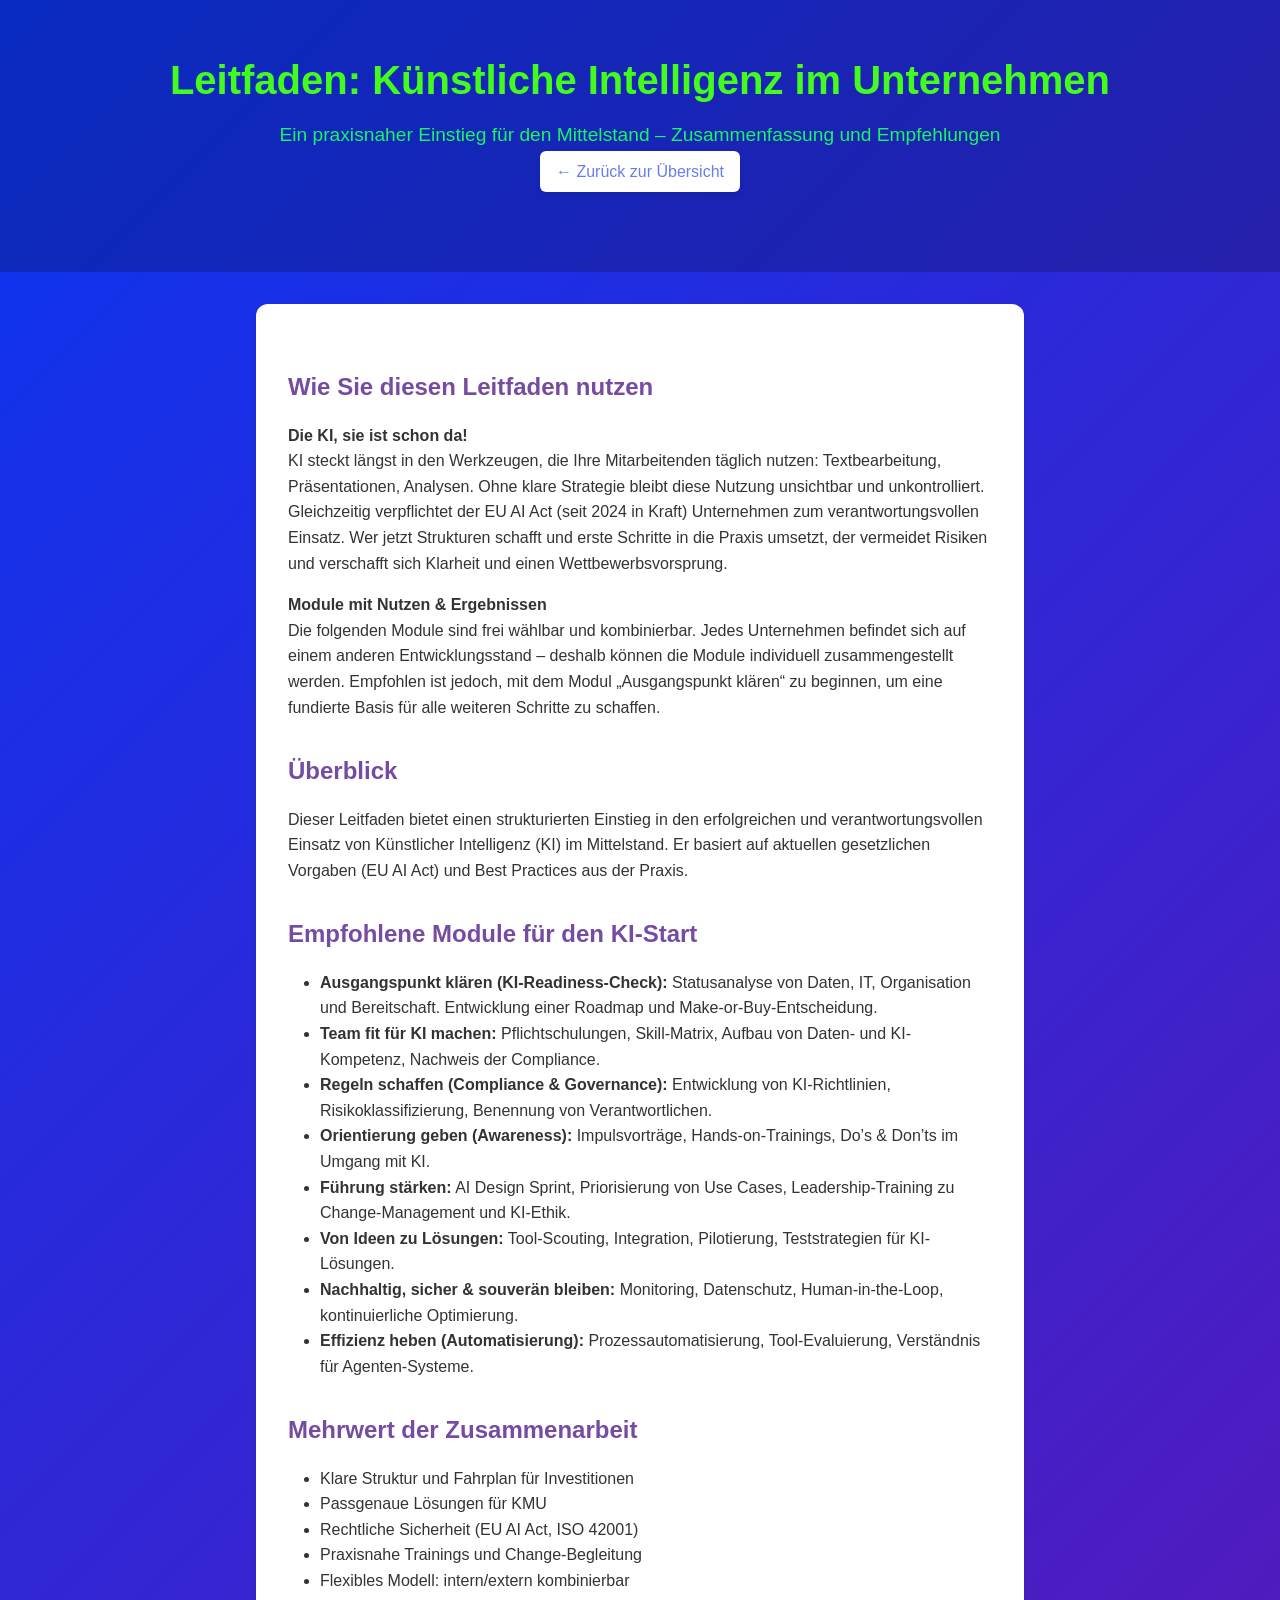
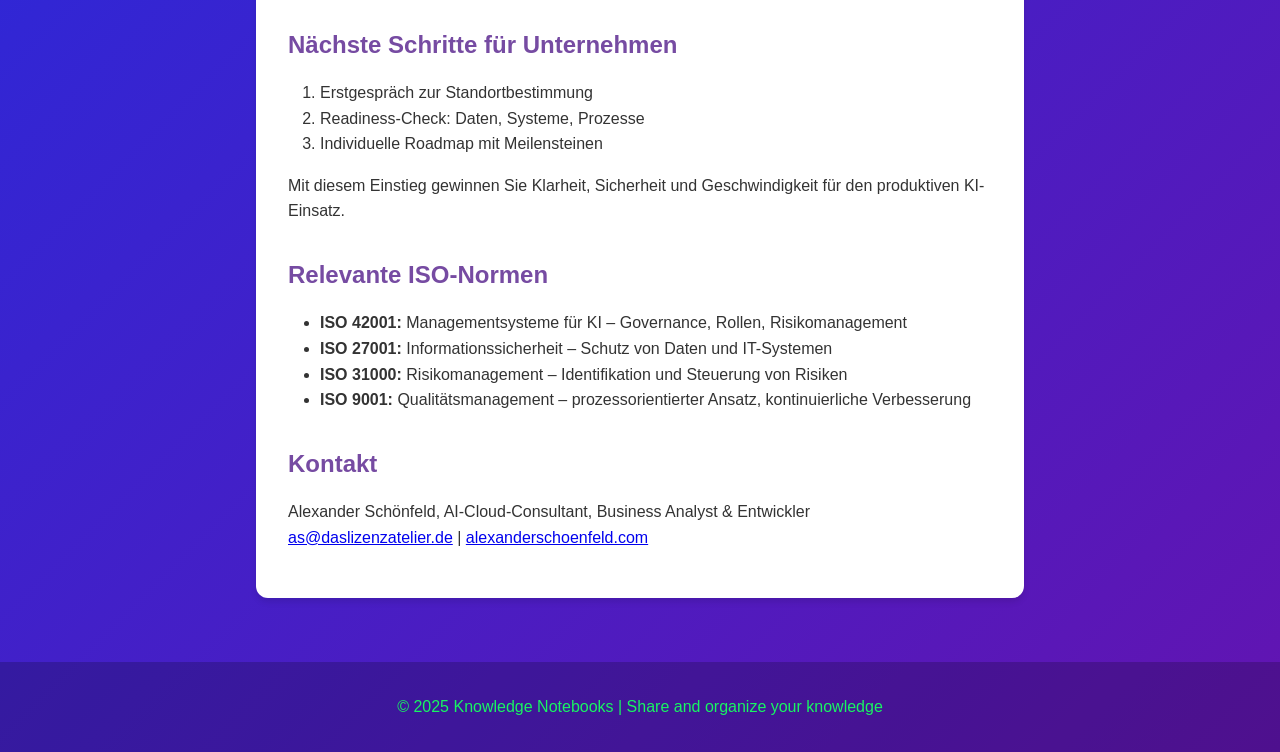
==== notebooks/business/ki-leitfaden.html @ 649bae6f "added leitfaden" ====
<!DOCTYPE html>
<html lang="de">
<head>
    <meta charset="UTF-8">
    <meta name="viewport" content="width=device-width, initial-scale=1.0">
    <title>Leitfaden KI im Unternehmen</title>
    <link rel="stylesheet" href="../../styles.css">
</head>
<body>
    <header>
        <h1>Leitfaden: Künstliche Intelligenz im Unternehmen</h1>
        <p>Ein praxisnaher Einstieg für den Mittelstand – Zusammenfassung und Empfehlungen</p>
        <a href="../../index.html" class="back-link">← Zurück zur Übersicht</a>
    </header>
    <main class="notebook-page">
        <div class="notebook-content">
            <h2>Wie Sie diesen Leitfaden nutzen</h2>
            <p><strong>Die KI, sie ist schon da!</strong><br>
            KI steckt längst in den Werkzeugen, die Ihre Mitarbeitenden täglich nutzen: Textbearbeitung, Präsentationen, Analysen. Ohne klare Strategie bleibt diese Nutzung unsichtbar und unkontrolliert. Gleichzeitig verpflichtet der EU AI Act (seit 2024 in Kraft) Unternehmen zum verantwortungsvollen Einsatz. Wer jetzt Strukturen schafft und erste Schritte in die Praxis umsetzt, der vermeidet Risiken und verschafft sich Klarheit und einen Wettbewerbsvorsprung.</p>
            <p><strong>Module mit Nutzen & Ergebnissen</strong><br>
            Die folgenden Module sind frei wählbar und kombinierbar. Jedes Unternehmen befindet sich auf einem anderen Entwicklungsstand – deshalb können die Module individuell zusammengestellt werden. Empfohlen ist jedoch, mit dem Modul „Ausgangspunkt klären“ zu beginnen, um eine fundierte Basis für alle weiteren Schritte zu schaffen.</p>
            <h2>Überblick</h2>
            <p>Dieser Leitfaden bietet einen strukturierten Einstieg in den erfolgreichen und verantwortungsvollen Einsatz von Künstlicher Intelligenz (KI) im Mittelstand. Er basiert auf aktuellen gesetzlichen Vorgaben (EU AI Act) und Best Practices aus der Praxis.</p>

            <h2>Empfohlene Module für den KI-Start</h2>
            <ul>
                <li><strong>Ausgangspunkt klären (KI-Readiness-Check):</strong> Statusanalyse von Daten, IT, Organisation und Bereitschaft. Entwicklung einer Roadmap und Make-or-Buy-Entscheidung.</li>
                <li><strong>Team fit für KI machen:</strong> Pflichtschulungen, Skill-Matrix, Aufbau von Daten- und KI-Kompetenz, Nachweis der Compliance.</li>
                <li><strong>Regeln schaffen (Compliance & Governance):</strong> Entwicklung von KI-Richtlinien, Risikoklassifizierung, Benennung von Verantwortlichen.</li>
                <li><strong>Orientierung geben (Awareness):</strong> Impulsvorträge, Hands-on-Trainings, Do’s & Don’ts im Umgang mit KI.</li>
                <li><strong>Führung stärken:</strong> AI Design Sprint, Priorisierung von Use Cases, Leadership-Training zu Change-Management und KI-Ethik.</li>
                <li><strong>Von Ideen zu Lösungen:</strong> Tool-Scouting, Integration, Pilotierung, Teststrategien für KI-Lösungen.</li>
                <li><strong>Nachhaltig, sicher & souverän bleiben:</strong> Monitoring, Datenschutz, Human-in-the-Loop, kontinuierliche Optimierung.</li>
                <li><strong>Effizienz heben (Automatisierung):</strong> Prozessautomatisierung, Tool-Evaluierung, Verständnis für Agenten-Systeme.</li>
            </ul>

            <h2>Mehrwert der Zusammenarbeit</h2>
            <ul>
                <li>Klare Struktur und Fahrplan für Investitionen</li>
                <li>Passgenaue Lösungen für KMU</li>
                <li>Rechtliche Sicherheit (EU AI Act, ISO 42001)</li>
                <li>Praxisnahe Trainings und Change-Begleitung</li>
                <li>Flexibles Modell: intern/extern kombinierbar</li>
            </ul>

            <h2>Nächste Schritte für Unternehmen</h2>
            <ol>
                <li>Erstgespräch zur Standortbestimmung</li>
                <li>Readiness-Check: Daten, Systeme, Prozesse</li>
                <li>Individuelle Roadmap mit Meilensteinen</li>
            </ol>
            <p>Mit diesem Einstieg gewinnen Sie Klarheit, Sicherheit und Geschwindigkeit für den produktiven KI-Einsatz.</p>

            <h2>Relevante ISO-Normen</h2>
            <ul>
                <li><strong>ISO 42001:</strong> Managementsysteme für KI – Governance, Rollen, Risikomanagement</li>
                <li><strong>ISO 27001:</strong> Informationssicherheit – Schutz von Daten und IT-Systemen</li>
                <li><strong>ISO 31000:</strong> Risikomanagement – Identifikation und Steuerung von Risiken</li>
                <li><strong>ISO 9001:</strong> Qualitätsmanagement – prozessorientierter Ansatz, kontinuierliche Verbesserung</li>
            </ul>

            <h2>Kontakt</h2>
            <p>Alexander Schönfeld, AI-Cloud-Consultant, Business Analyst & Entwickler<br>
            <a href="mailto:as@daslizenzatelier.de">as@daslizenzatelier.de</a> | <a href="https://www.alexanderschoenfeld.com" target="_blank">alexanderschoenfeld.com</a></p>
        </div>
    </main>
    <footer>
        <p>&copy; 2025 Knowledge Notebooks | Share and organize your knowledge</p>
    </footer>
</body>
</html>
---- styles.css ----
/* Ensure spacing between notebook sections */
.notebooks {
    margin-bottom: 2.5rem;
}
/* Reset and Base Styles */
* {
    margin: 0;
    padding: 0;
    box-sizing: border-box;
}

:root {
    --background-gradient: linear-gradient(135deg, #0a35f1 0%, #6214b1 100%);
    --card-background: white;
    --header-background: rgba(0, 0, 0, 0.2);
    --footer-background: rgba(0, 0, 0, 0.2);
    --text-color: #333;
    --primary-color: #667eea;
    --secondary-color: #764ba2;
    --code-background: #f5f7fa;
    --card-gradient: linear-gradient(135deg, #f5f7fa 0%, #c3cfe2 100%);
    --back-link-background: white;
    --back-link-color: #667eea;
    --header-title-color: #43fc1e;
    --header-subtitle-color: #18f562;
}

.dark-mode {
    --background-gradient: linear-gradient(135deg, #232526 0%, #414345 100%);
    --card-background: #232526;
    --header-background: rgba(0, 0, 0, 0.6);
    --footer-background: rgba(0, 0, 0, 0.6);
    --text-color: #f5f7fa;
    --primary-color: #a3bffa;
    --secondary-color: #b39ddb;
    --code-background: #2c2c2c;
    --card-gradient: linear-gradient(135deg, #232526 0%, #414345 100%);
    --back-link-background: #232526;
    --back-link-color: #a3bffa;
    --header-title-color: #f5f7fa;
    --header-subtitle-color: #e0e0e0;
}

body {
    font-family: -apple-system, BlinkMacSystemFont, 'Segoe UI', Roboto, 'Helvetica Neue', Arial, sans-serif;
    line-height: 1.6;
    color: var(--text-color);
    background: var(--background-gradient);
    min-height: 100vh;
}

/* Header */
header {
    text-align: center;
    padding: 3rem 1rem;
    color: var(--text-color);
    background: var(--header-background);
}

header h1 {
    font-size: 2.5rem;
    margin-bottom: 0.5rem;
    color: var(--header-title-color);
}

header p {
    font-size: 1.2rem;
    opacity: 1;
    color: var(--header-subtitle-color);
}

/* Main Content */
main {
    max-width: 1200px;
    margin: 0 auto;
    padding: 2rem 1rem;
}

/* Notebooks Section */
.notebooks {
    display: flex;
    flex-direction: column;
    gap: 2rem;
}

.notebook-category {
    background: var(--card-background);
    border-radius: 12px;
    padding: 2rem;
    box-shadow: 0 4px 6px rgba(0, 0, 0, 0.1);
}

.notebook-category h2 {
    color: #667eea;
    margin-bottom: 1.5rem;
    font-size: 1.8rem;
}

.notebook-list {
    display: grid;
    grid-template-columns: repeat(auto-fill, minmax(280px, 1fr));
    gap: 1.5rem;
}

.notebook-card {
    display: block;
    padding: 1.5rem;
    background: var(--card-gradient);
    border-radius: 8px;
    text-decoration: none;
    color: var(--text-color);
    transition: transform 0.2s, box-shadow 0.2s;
}

.notebook-card:hover {
    transform: translateY(-4px);
    box-shadow: 0 6px 12px rgba(0, 0, 0, 0.15);
}

.notebook-card h3 {
    color: var(--primary-color);
    margin-bottom: 0.5rem;
    font-size: 1.3rem;
}

.notebook-card p {
    color: var(--text-color);
    font-size: 0.95rem;
}

/* Footer */
footer {
    text-align: center;
    padding: 2rem 1rem;
    color: var(--header-subtitle-color);
    background: var(--footer-background);
    margin-top: 2rem;
}

/* Responsive Design */
@media (max-width: 768px) {
    header h1 {
        font-size: 2rem;
    }

    header p {
        font-size: 1rem;
    }

    .notebook-category {
        padding: 1.5rem;
    }

    .notebook-category h2 {
        font-size: 1.5rem;
    }

    .notebook-list {
        grid-template-columns: 1fr;
    }
}

/* Notebook Page Styles */
.notebook-page {
    max-width: 800px;
    margin: 0 auto;
    padding: 2rem 1rem;
}

.notebook-content {
    background: var(--card-background);
    border-radius: 12px;
    padding: 2rem;
    box-shadow: 0 4px 6px rgba(0, 0, 0, 0.1);
}

.notebook-content h1 {
    color: var(--primary-color);
    margin-bottom: 1rem;
}

.notebook-content h2 {
    color: var(--secondary-color);
    margin-top: 2rem;
    margin-bottom: 1rem;
}

.notebook-content h3 {
    color: var(--primary-color);
    margin-top: 1.5rem;
    margin-bottom: 0.75rem;
}

.notebook-content p {
    margin-bottom: 1rem;
}

.notebook-content ul, .notebook-content ol {
    margin-left: 2rem;
    margin-bottom: 1rem;
}

.notebook-content code {
    background: var(--code-background);
    padding: 0.2rem 0.4rem;
    border-radius: 4px;
    font-family: 'Courier New', monospace;
    font-size: 0.9rem;
}

.notebook-content pre {
    background: var(--code-background);
    padding: 1rem;
    border-radius: 8px;
    overflow-x: auto;
    margin-bottom: 1rem;
}

.notebook-content pre code {
    background: none;
    padding: 0;
}

.back-link {
    display: inline-block;
    margin-bottom: 2rem;
    padding: 0.5rem 1rem;
    background: var(--back-link-background);
    color: var(--back-link-color);
    text-decoration: none;
    border-radius: 6px;
    box-shadow: 0 2px 4px rgba(0, 0, 0, 0.1);
    transition: transform 0.2s;
}

.back-link:hover {
    transform: translateY(-2px);
    box-shadow: 0 4px 8px rgba(0, 0, 0, 0.15);
}
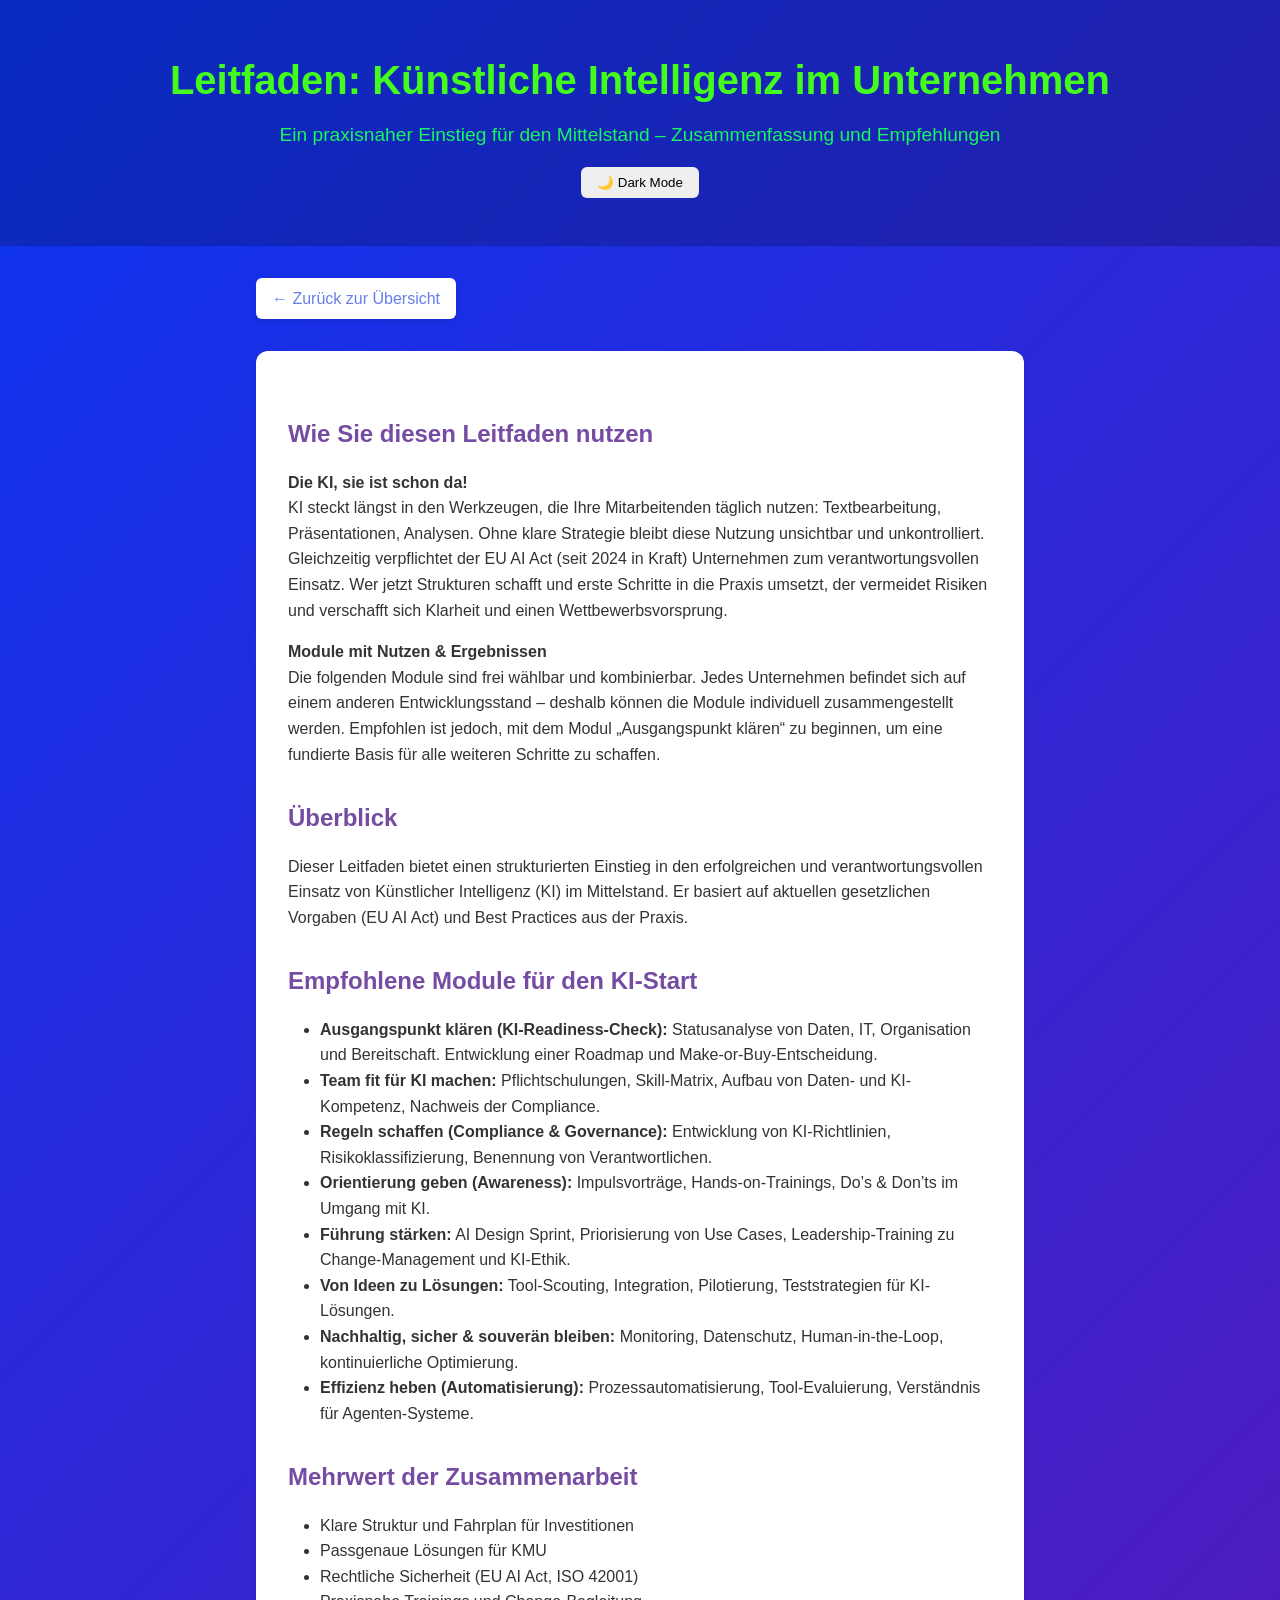
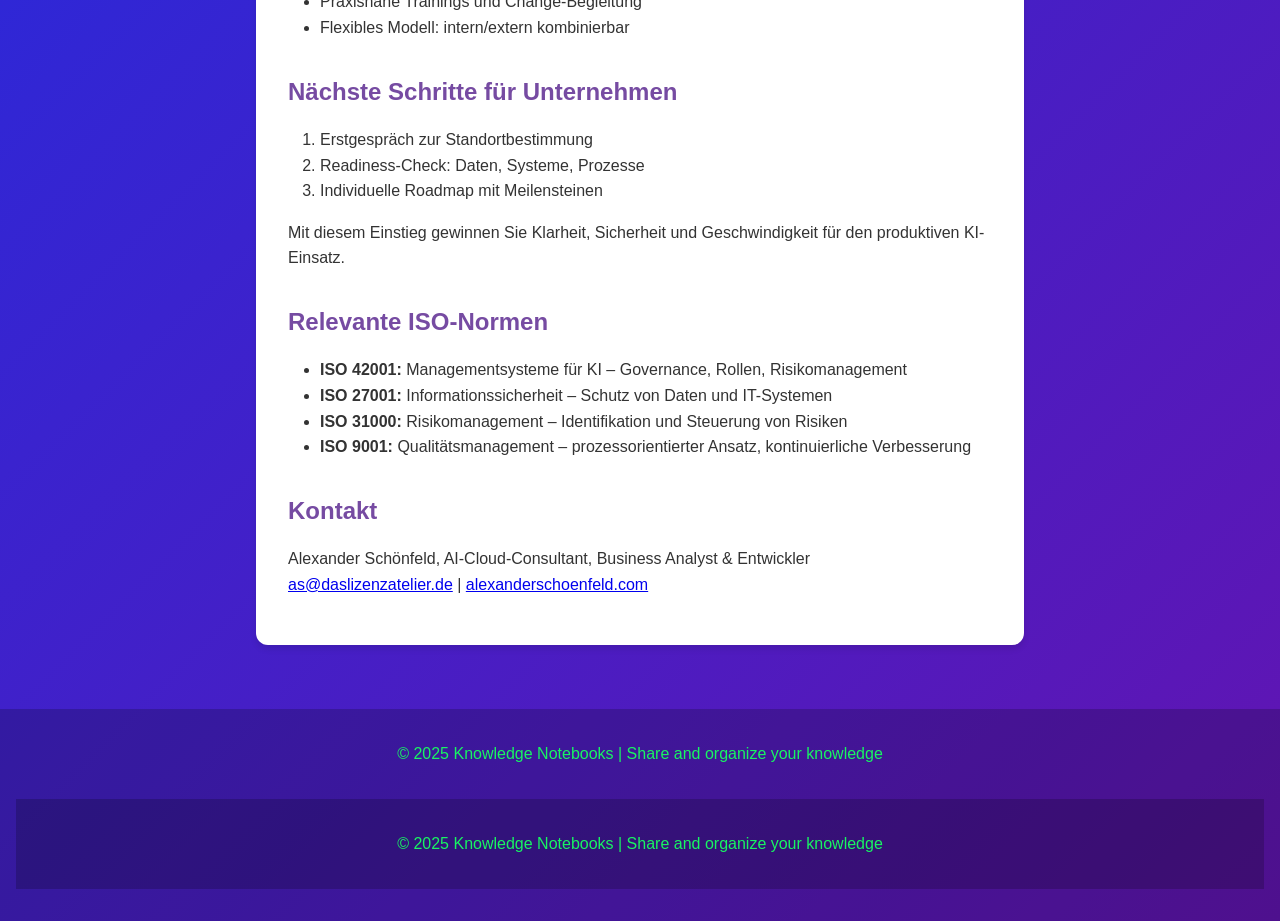
==== commit 9c3703bc: "fixed minor button issue" ====
--- a/notebooks/business/ki-leitfaden.html
+++ b/notebooks/business/ki-leitfaden.html
@@ -8,12 +8,13 @@
 </head>
 <body>
     <header>
-        <h1>Leitfaden: Künstliche Intelligenz im Unternehmen</h1>
-        <p>Ein praxisnaher Einstieg für den Mittelstand – Zusammenfassung und Empfehlungen</p>
-        <a href="../../index.html" class="back-link">← Zurück zur Übersicht</a>
+    <h1>Leitfaden: Künstliche Intelligenz im Unternehmen</h1>
+    <p>Ein praxisnaher Einstieg für den Mittelstand – Zusammenfassung und Empfehlungen</p>
+    <button id="theme-toggle" style="margin-top:1rem;padding:0.5rem 1rem;border-radius:6px;border:none;cursor:pointer;">🌙 Dark Mode</button>
     </header>
     <main class="notebook-page">
-        <div class="notebook-content">
+    <a href="../../index.html" class="back-link">← Zurück zur Übersicht</a>
+    <div class="notebook-content">
             <h2>Wie Sie diesen Leitfaden nutzen</h2>
             <p><strong>Die KI, sie ist schon da!</strong><br>
             KI steckt längst in den Werkzeugen, die Ihre Mitarbeitenden täglich nutzen: Textbearbeitung, Präsentationen, Analysen. Ohne klare Strategie bleibt diese Nutzung unsichtbar und unkontrolliert. Gleichzeitig verpflichtet der EU AI Act (seit 2024 in Kraft) Unternehmen zum verantwortungsvollen Einsatz. Wer jetzt Strukturen schafft und erste Schritte in die Praxis umsetzt, der vermeidet Risiken und verschafft sich Klarheit und einen Wettbewerbsvorsprung.</p>
@@ -66,6 +67,27 @@
     </main>
     <footer>
         <p>&copy; 2025 Knowledge Notebooks | Share and organize your knowledge</p>
+    <footer>
+        <p>&copy; 2025 Knowledge Notebooks | Share and organize your knowledge</p>
     </footer>
-</body>
-</html>
+    <script>
+    // Dark/Light mode toggle logic
+    const toggleBtn = document.getElementById('theme-toggle');
+    function setTheme(dark) {
+        if (dark) {
+            document.body.classList.add('dark-mode');
+            toggleBtn.textContent = '☀️ Light Mode';
+        } else {
+            document.body.classList.remove('dark-mode');
+            toggleBtn.textContent = '🌙 Dark Mode';
+        }
+    }
+    // Load theme from localStorage
+    const darkPref = localStorage.getItem('theme') === 'dark';
+    setTheme(darkPref);
+    toggleBtn.addEventListener('click', () => {
+        const isDark = !document.body.classList.contains('dark-mode');
+        setTheme(isDark);
+        localStorage.setItem('theme', isDark ? 'dark' : 'light');
+    });
+    </script>
--- a/styles.css
+++ b/styles.css
@@ -172,6 +172,7 @@
     border-radius: 12px;
     padding: 2rem;
     box-shadow: 0 4px 6px rgba(0, 0, 0, 0.1);
+    color: var(--text-color);
 }
 
 .notebook-content h1 {
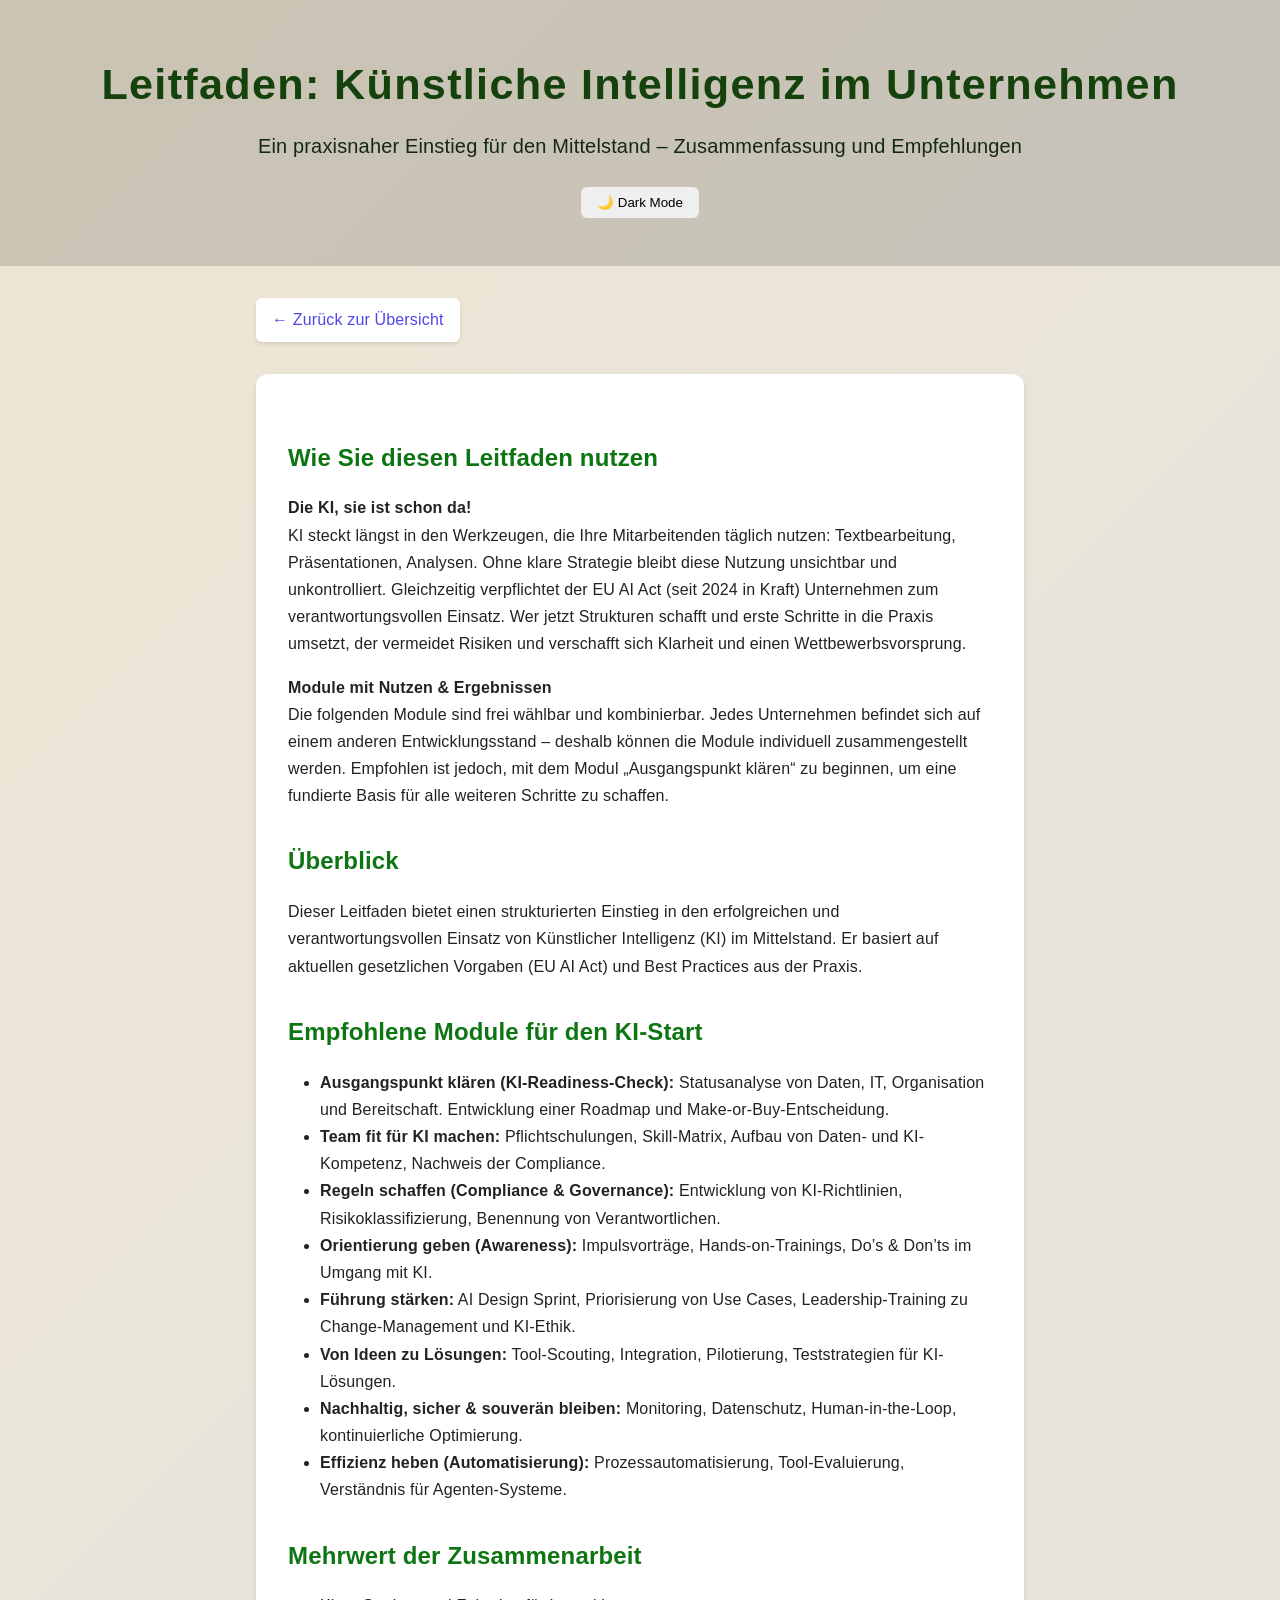
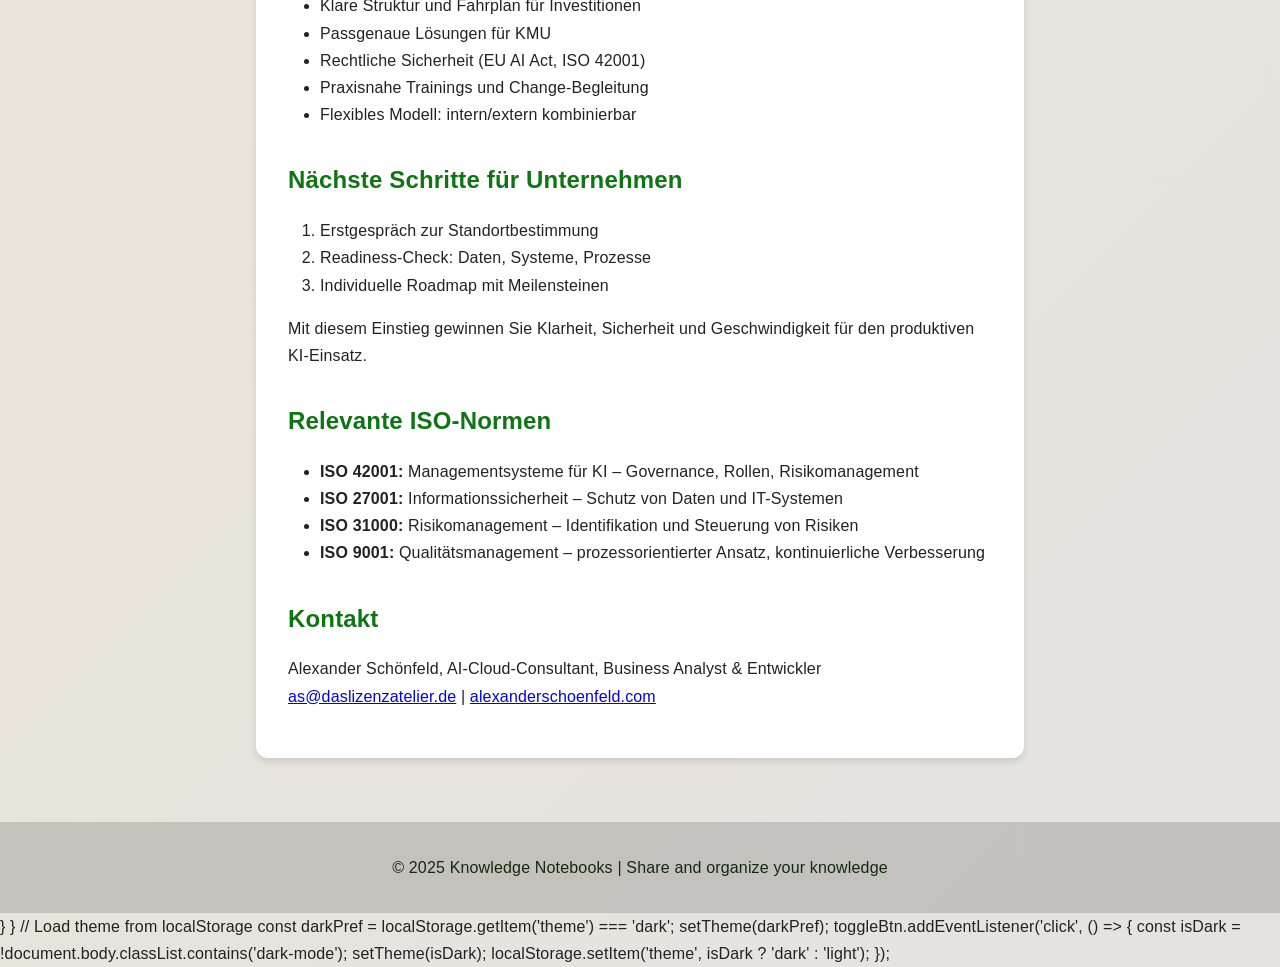
==== commit 2f108e90: "added images" ====
--- a/notebooks/business/ki-leitfaden.html
+++ b/notebooks/business/ki-leitfaden.html
@@ -7,14 +7,15 @@
     <link rel="stylesheet" href="../../styles.css">
 </head>
 <body>
-    <header>
-    <h1>Leitfaden: Künstliche Intelligenz im Unternehmen</h1>
-    <p>Ein praxisnaher Einstieg für den Mittelstand – Zusammenfassung und Empfehlungen</p>
-    <button id="theme-toggle" style="margin-top:1rem;padding:0.5rem 1rem;border-radius:6px;border:none;cursor:pointer;">🌙 Dark Mode</button>
+    <!-- Header with ARIA role and accessible labels -->
+    <header role="banner" aria-label="Leitfaden KI Header">
+        <h1>Leitfaden: Künstliche Intelligenz im Unternehmen</h1>
+        <p>Ein praxisnaher Einstieg für den Mittelstand – Zusammenfassung und Empfehlungen</p>
+        <button id="theme-toggle" aria-label="Toggle dark and light mode" style="margin-top:1rem;padding:0.5rem 1rem;border-radius:6px;border:none;cursor:pointer;">🌙 Dark Mode</button>
     </header>
-    <main class="notebook-page">
-    <a href="../../index.html" class="back-link">← Zurück zur Übersicht</a>
-    <div class="notebook-content">
+    <main class="notebook-page" role="main">
+        <a href="../../index.html" class="back-link">← Zurück zur Übersicht</a>
+        <div class="notebook-content">
             <h2>Wie Sie diesen Leitfaden nutzen</h2>
             <p><strong>Die KI, sie ist schon da!</strong><br>
             KI steckt längst in den Werkzeugen, die Ihre Mitarbeitenden täglich nutzen: Textbearbeitung, Präsentationen, Analysen. Ohne klare Strategie bleibt diese Nutzung unsichtbar und unkontrolliert. Gleichzeitig verpflichtet der EU AI Act (seit 2024 in Kraft) Unternehmen zum verantwortungsvollen Einsatz. Wer jetzt Strukturen schafft und erste Schritte in die Praxis umsetzt, der vermeidet Risiken und verschafft sich Klarheit und einen Wettbewerbsvorsprung.</p>
@@ -65,13 +66,13 @@
             <a href="mailto:as@daslizenzatelier.de">as@daslizenzatelier.de</a> | <a href="https://www.alexanderschoenfeld.com" target="_blank">alexanderschoenfeld.com</a></p>
         </div>
     </main>
-    <footer>
-        <p>&copy; 2025 Knowledge Notebooks | Share and organize your knowledge</p>
-    <footer>
+    <!-- Footer with ARIA role -->
+    <footer role="contentinfo" aria-label="Leitfaden KI Footer">
         <p>&copy; 2025 Knowledge Notebooks | Share and organize your knowledge</p>
     </footer>
     <script>
     // Dark/Light mode toggle logic
+    // Accessible toggle button for theme switching
     const toggleBtn = document.getElementById('theme-toggle');
     function setTheme(dark) {
         if (dark) {
@@ -91,3 +92,14 @@
         localStorage.setItem('theme', isDark ? 'dark' : 'light');
     });
     </script>
+        }
+    }
+    // Load theme from localStorage
+    const darkPref = localStorage.getItem('theme') === 'dark';
+    setTheme(darkPref);
+    toggleBtn.addEventListener('click', () => {
+        const isDark = !document.body.classList.contains('dark-mode');
+        setTheme(isDark);
+        localStorage.setItem('theme', isDark ? 'dark' : 'light');
+    });
+    </script>
--- a/styles.css
+++ b/styles.css
@@ -1,55 +1,152 @@
-/* Ensure spacing between notebook sections */
+/* =========================
+   Category Card Backgrounds
+   ========================= */
+.notebook-category.category-business {
+    background-image: url('assets/img/business.png');
+    background-repeat: no-repeat;
+    background-position: center right;
+    background-size: 50%;
+    background-color: white;
+}
+.notebook-category.category-programming {
+    background-image: url('assets/img/programming.png');
+    background-repeat: no-repeat;
+    background-position: center right;
+    background-size: 50%;
+    background-color: white;
+}
+.notebook-category.category-science {
+    background-image: url('assets/img/learning.png');
+    background-repeat: no-repeat;
+    background-position: center right;
+    background-size: 50%;
+    background-color: white;
+}
+.notebook-category.category-productivity {
+    background-image: url('assets/img/productivity.png');
+    background-repeat: no-repeat;
+    background-position: center right;
+    background-size: 50%;
+    background-color: white;
+}
+
+    /* =========================
+       Dark Mode Category Card Backgrounds
+       ========================= */
+    .dark-mode .category-business {
+        background-image: url('assets/img/business-dark.png');
+        background-position: center right;
+        background-size: 50%;
+        background-color: black;
+    }
+    .dark-mode .category-programming {
+        background-image: url('assets/img/programming-dark.png');
+        background-position: center right;
+        background-size: 50%;
+        background-color: black;
+        
+    }
+    .dark-mode .category-science {
+        background-image: url('assets/img/learning-dark.png');
+        background-position: center right;
+        background-size: 50%;
+        background-color: black;
+        
+    }
+    .dark-mode .category-productivity {
+        background-image: url('assets/img/business-dark.png');
+        background-position: center right;
+        background-size: 50%;
+        background-color: black;
+        
+    }
+
+@media (max-width: 768px) {
+    .category-business,
+    .category-programming,
+    .category-science,
+    .category-productivity {
+        background-size: 90px auto;
+    }
+}
+/* =========================
+   Category Image Styles
+   ========================= */
+.category-img {
+    width: 2.1em;
+    height: 2.1em;
+    vertical-align: middle;
+    margin-right: 0.5em;
+    object-fit: contain;
+}
+
+/* =========================
+   Spacing Between Sections
+   ========================= */
 .notebooks {
     margin-bottom: 2.5rem;
 }
-/* Reset and Base Styles */
+
+/* =========================
+   Reset and Base Styles
+   ========================= */
 * {
     margin: 0;
     padding: 0;
     box-sizing: border-box;
 }
 
+/* =========================
+   Theme Variables
+   ========================= */
 :root {
-    --background-gradient: linear-gradient(135deg, #0a35f1 0%, #6214b1 100%);
-    --card-background: white;
-    --header-background: rgba(0, 0, 0, 0.2);
-    --footer-background: rgba(0, 0, 0, 0.2);
-    --text-color: #333;
-    --primary-color: #667eea;
-    --secondary-color: #764ba2;
+    --background-gradient: linear-gradient(135deg, #eee6d4 0%, #e4e3e1 100%);
+    --card-background: #fff;
+    --header-background: rgba(0, 0, 0, 0.15);
+    --footer-background: rgba(0, 0, 0, 0.15);
+    --text-color: #222;
+    --primary-color: #251029;
+    --secondary-color: #0e7513;
     --code-background: #f5f7fa;
     --card-gradient: linear-gradient(135deg, #f5f7fa 0%, #c3cfe2 100%);
-    --back-link-background: white;
-    --back-link-color: #667eea;
-    --header-title-color: #43fc1e;
-    --header-subtitle-color: #18f562;
-}
-
-.dark-mode {
-    --background-gradient: linear-gradient(135deg, #232526 0%, #414345 100%);
-    --card-background: #232526;
-    --header-background: rgba(0, 0, 0, 0.6);
-    --footer-background: rgba(0, 0, 0, 0.6);
-    --text-color: #f5f7fa;
-    --primary-color: #a3bffa;
-    --secondary-color: #b39ddb;
-    --code-background: #2c2c2c;
-    --card-gradient: linear-gradient(135deg, #232526 0%, #414345 100%);
-    --back-link-background: #232526;
-    --back-link-color: #a3bffa;
-    --header-title-color: #f5f7fa;
-    --header-subtitle-color: #e0e0e0;
-}
+    --back-link-background: #fff;
+    --back-link-color: #4f46e5;
+    --header-title-color: #15410c;
+    --header-subtitle-color: #142910;
+    }
+
+    /* =========================
+        Dark Mode Theme Variables
+        ========================= */
+    .dark-mode {
+         --background-gradient: linear-gradient(135deg, #232526 0%, #414345 100%);
+         --card-background: #232526;
+         --header-background: rgba(0, 0, 0, 0.6);
+         --footer-background: rgba(0, 0, 0, 0.6);
+         --text-color: #f5f7fa;
+         --primary-color: #a3bffa;
+         --secondary-color: #b39ddb;
+         --code-background: #2c2c2c;
+         --card-gradient: linear-gradient(135deg, #232526 0%, #414345 100%);
+         --back-link-background: #232526;
+         --back-link-color: #a3bffa;
+         --header-title-color: #f5f7fa;
+         --header-subtitle-color: #e0e0e0;
+    }
+
 
 body {
     font-family: -apple-system, BlinkMacSystemFont, 'Segoe UI', Roboto, 'Helvetica Neue', Arial, sans-serif;
-    line-height: 1.6;
+    line-height: 1.7;
     color: var(--text-color);
     background: var(--background-gradient);
     min-height: 100vh;
-}
-
-/* Header */
+    letter-spacing: 0.01em;
+}
+
+/* =========================
+   Header Styles
+   ========================= */
 header {
     text-align: center;
     padding: 3rem 1rem;
@@ -58,42 +155,53 @@
 }
 
 header h1 {
-    font-size: 2.5rem;
+    font-size: 2.7rem;
     margin-bottom: 0.5rem;
     color: var(--header-title-color);
+    letter-spacing: 0.03em;
 }
 
 header p {
-    font-size: 1.2rem;
+    font-size: 1.25rem;
     opacity: 1;
     color: var(--header-subtitle-color);
-}
-
-/* Main Content */
+    margin-bottom: 0.5rem;
+}
+
+/* =========================
+   Main Content Styles
+   ========================= */
 main {
     max-width: 1200px;
     margin: 0 auto;
     padding: 2rem 1rem;
 }
 
-/* Notebooks Section */
+/* =========================
+   Notebooks Section Styles
+   ========================= */
 .notebooks {
     display: flex;
     flex-direction: column;
     gap: 2rem;
 }
 
+
 .notebook-category {
-    background: var(--card-background);
-    border-radius: 12px;
-    padding: 2rem;
-    box-shadow: 0 4px 6px rgba(0, 0, 0, 0.1);
+    min-height: 220px;
+    background-clip: padding-box;
+    background: transparent;
+    border: 2px dashed #b39ddb;
+    border-radius: 14px;
+    padding: 2.2rem;
+    box-shadow: 0 4px 12px rgba(0, 0, 0, 0.08);
 }
 
 .notebook-category h2 {
-    color: #667eea;
+    color: var(--primary-color);
     margin-bottom: 1.5rem;
-    font-size: 1.8rem;
+    font-size: 1.9rem;
+    letter-spacing: 0.02em;
 }
 
 .notebook-list {
@@ -106,49 +214,58 @@
     display: block;
     padding: 1.5rem;
     background: var(--card-gradient);
-    border-radius: 8px;
+    border-radius: 10px;
     text-decoration: none;
     color: var(--text-color);
     transition: transform 0.2s, box-shadow 0.2s;
+    box-shadow: 0 2px 8px rgba(0,0,0,0.07);
 }
 
 .notebook-card:hover {
-    transform: translateY(-4px);
-    box-shadow: 0 6px 12px rgba(0, 0, 0, 0.15);
+    transform: translateY(-4px) scale(1.02);
+    box-shadow: 0 8px 24px rgba(0, 0, 0, 0.13);
 }
 
 .notebook-card h3 {
     color: var(--primary-color);
     margin-bottom: 0.5rem;
-    font-size: 1.3rem;
+    font-size: 1.35rem;
+    letter-spacing: 0.01em;
 }
 
 .notebook-card p {
     color: var(--text-color);
-    font-size: 0.95rem;
-}
-
-/* Footer */
+    font-size: 1rem;
+    margin-bottom: 0;
+}
+
+/* =========================
+   Footer Styles
+   ========================= */
 footer {
     text-align: center;
     padding: 2rem 1rem;
     color: var(--header-subtitle-color);
     background: var(--footer-background);
     margin-top: 2rem;
-}
-
-/* Responsive Design */
+    font-size: 1rem;
+    letter-spacing: 0.01em;
+}
+
+/* =========================
+   Responsive Design
+   ========================= */
 @media (max-width: 768px) {
     header h1 {
-        font-size: 2rem;
+        font-size: 2.1rem;
     }
 
     header p {
-        font-size: 1rem;
+        font-size: 1.05rem;
     }
 
     .notebook-category {
-        padding: 1.5rem;
+        padding: 1.3rem;
     }
 
     .notebook-category h2 {
@@ -160,7 +277,9 @@
     }
 }
 
-/* Notebook Page Styles */
+/* =========================
+   Notebook Page Styles
+   ========================= */
 .notebook-page {
     max-width: 800px;
     margin: 0 auto;
@@ -206,7 +325,7 @@
     padding: 0.2rem 0.4rem;
     border-radius: 4px;
     font-family: 'Courier New', monospace;
-    font-size: 0.9rem;
+    font-size: 0.95rem;
 }
 
 .notebook-content pre {
@@ -222,6 +341,9 @@
     padding: 0;
 }
 
+/* =========================
+   Back Link Styles
+   ========================= */
 .back-link {
     display: inline-block;
     margin-bottom: 2rem;
